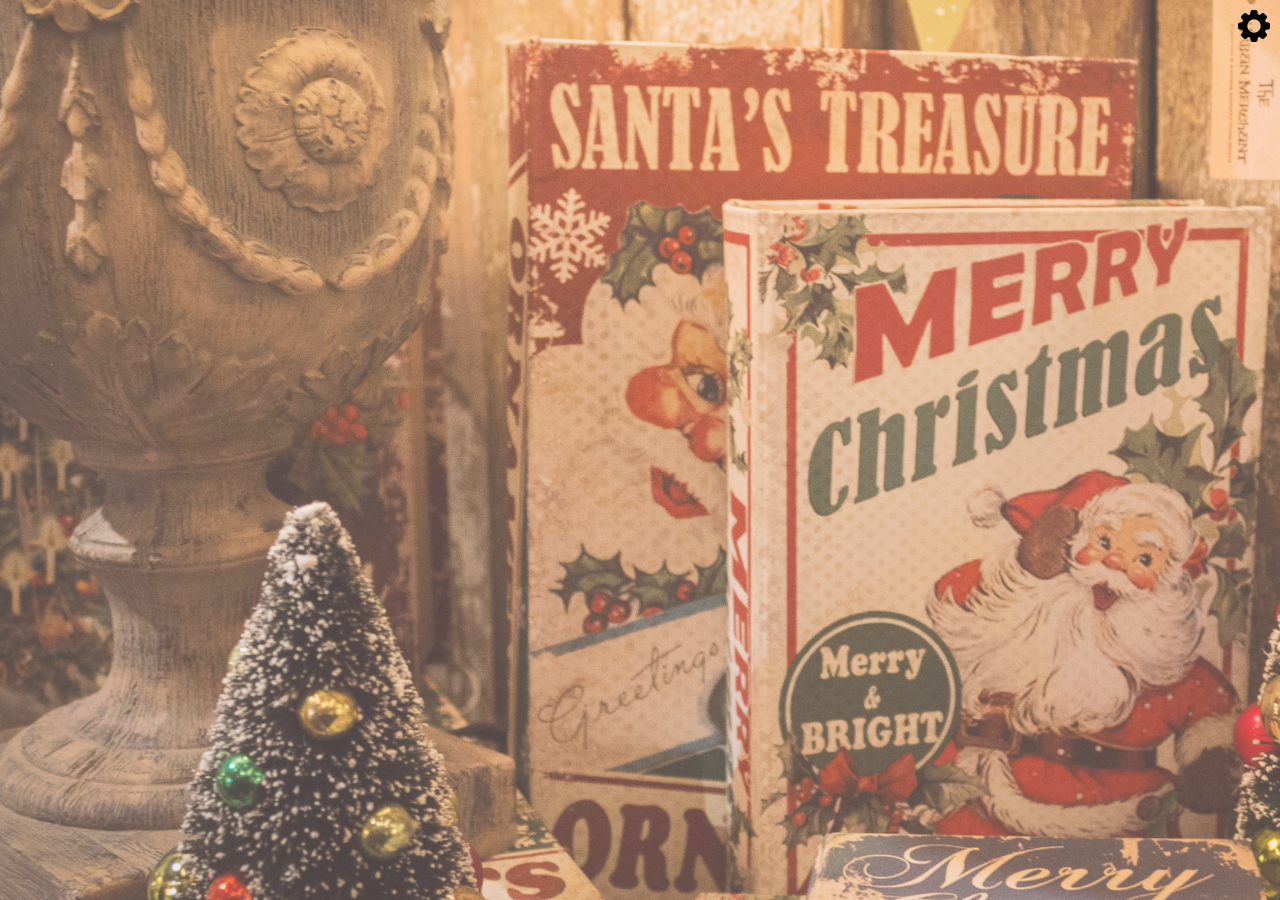
==== index.html @ f03914a1 "Add files via upload" ====
<!DOCTYPE html>
<html lang="en">
<head>
    <meta charset="UTF-8">
    <meta name="viewport" content="width=device-width, initial-scale=1.0">
    <link rel="shortcut icon" type="image/x-icon" href="img/logo.jpg">
    <link rel="stylesheet" href="./css/style.css">
    <title>1학년 2반</title>
</head>
<body>
    <div class="App">
        <div class="settings-btn" onclick="clickSettingsBtn()">
        </div>
        <div class="settings"></div>
    </div>
    <div class="color"></div>
    <script src="./js/index.js"></script>
</body>
</html>
---- css/style.css ----
body,
html {
    min-height: 100%;
    height: 100%;
}
body,
h1{
    margin:0;
}
body {
    background-image: url(../img/background.jpg);
    background-repeat: no-repeat;
    background-size: cover;
    position: relative;
}
.color{
    width: 100%;
    height: 100%;
    background-color: #ffffff;
    opacity: 0.2;
    position: fixed;
    left: 0px;
    top: 0px;
}
.settings-btn{
    background-image: url(../img/settings.png);
    background-repeat: no-repeat;
    background-size: cover;
    width:32px;
    height: 32px;
    position: absolute;
    right: 10px;
    top: 10px;
    z-index: 1;
}
.settings{
    visibility: hidden;
    width: 100%;
    height:100%;
    background-color: black;
    opacity: 0.8;
    color: white;
}
.App{
    width:100%;
    height:100%;
}
.visible{
    visibility: visible;
}
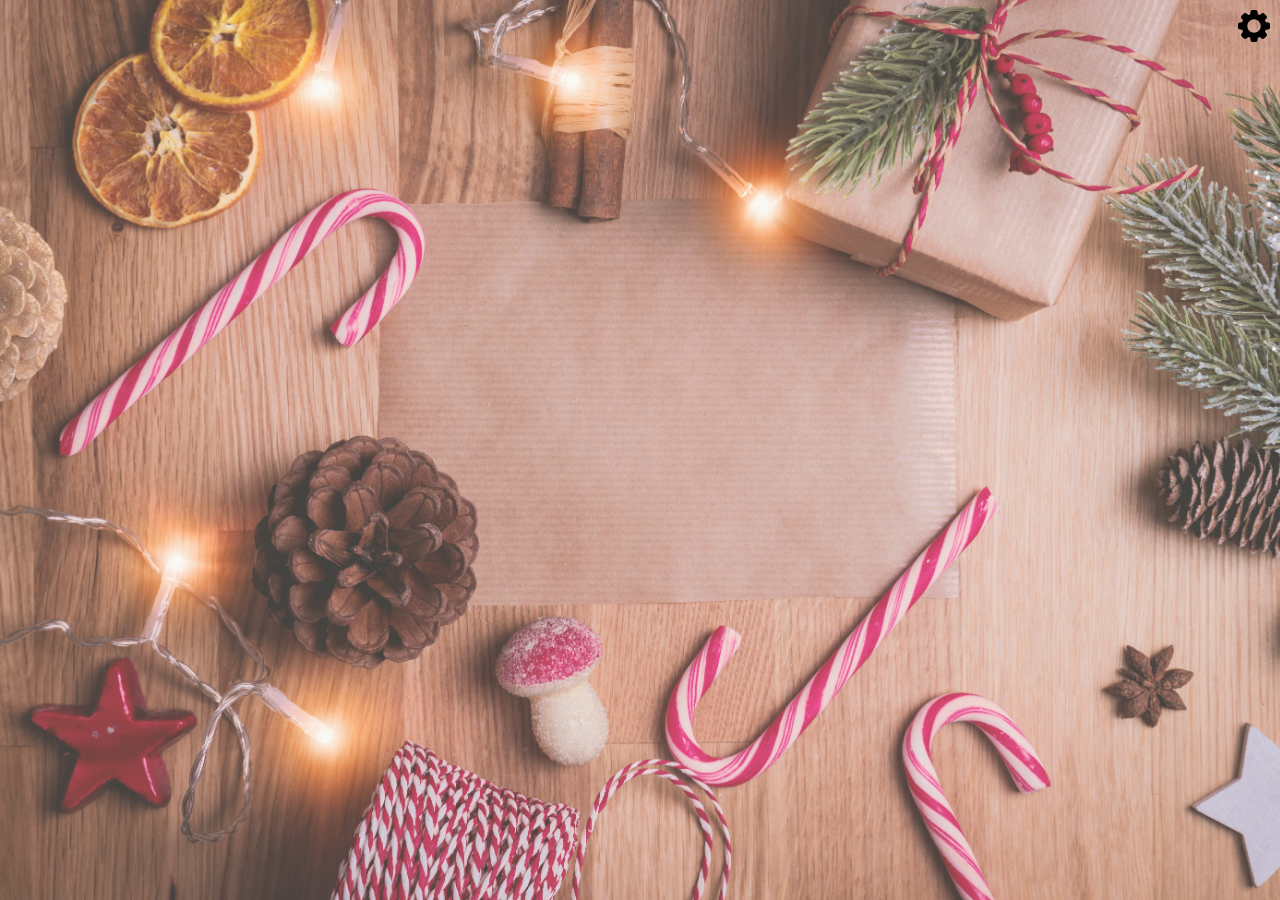
==== commit 6b8910fe: "Add files via upload" ====
--- a/index.html
+++ b/index.html
@@ -11,7 +11,8 @@
     <div class="App">
         <div class="settings-btn" onclick="clickSettingsBtn()">
         </div>
-        <div class="settings"></div>
+        <div class="settings">
+        </div>
     </div>
     <div class="color"></div>
     <script src="./js/index.js"></script>
--- a/css/style.css
+++ b/css/style.css
@@ -47,4 +47,4 @@
 }
 .visible{
     visibility: visible;
-}+}
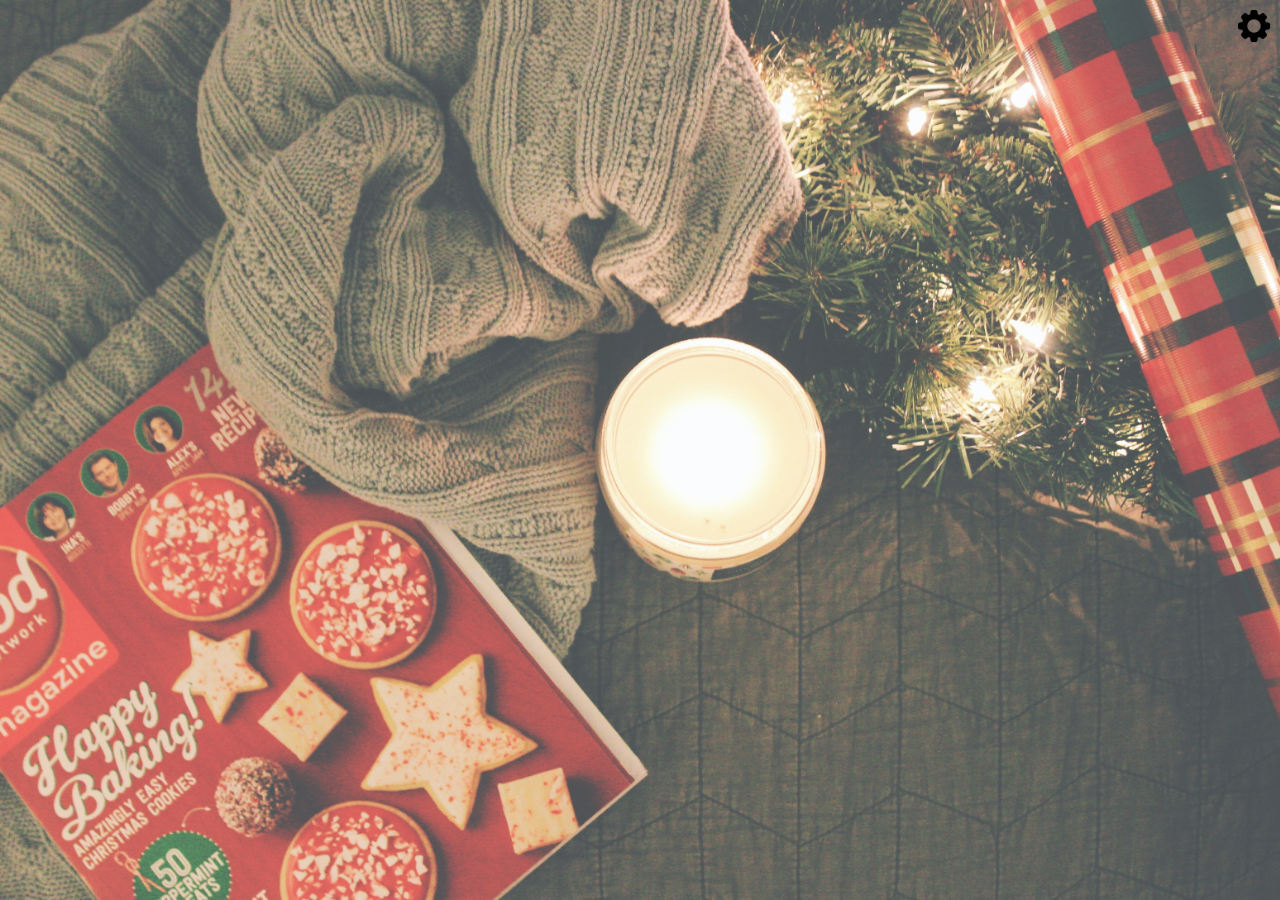
==== commit 868795db: "Add files via upload" ====
--- a/index.html
+++ b/index.html
@@ -5,6 +5,7 @@
     <meta name="viewport" content="width=device-width, initial-scale=1.0">
     <link rel="shortcut icon" type="image/x-icon" href="img/logo.jpg">
     <link rel="stylesheet" href="./css/style.css">
+    <script src="jquery-3.5.1.min.js"></script>
     <title>1학년 2반</title>
 </head>
 <body>
@@ -16,5 +17,6 @@
     </div>
     <div class="color"></div>
     <script src="./js/index.js"></script>
+    <script type="text/javascript" src="./js/settings.js"></script>
 </body>
 </html>--- a/css/style.css
+++ b/css/style.css
@@ -48,3 +48,7 @@
 .visible{
     visibility: visible;
 }
+.data{
+    text-align: center;
+    font-size: 15pt;
+}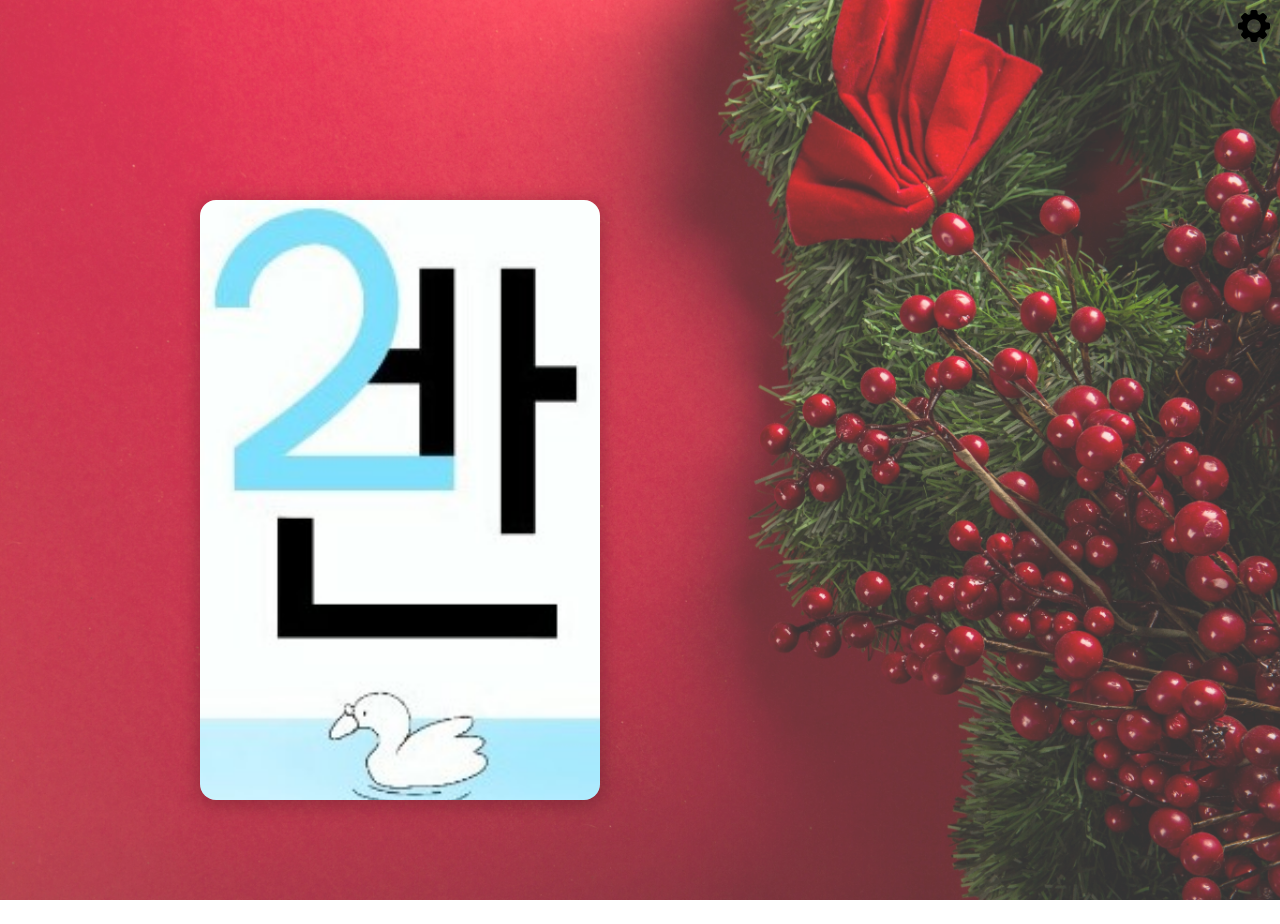
==== commit 95da0ffb: "Add files via upload" ====
--- a/index.html
+++ b/index.html
@@ -5,7 +5,6 @@
     <meta name="viewport" content="width=device-width, initial-scale=1.0">
     <link rel="shortcut icon" type="image/x-icon" href="img/logo.jpg">
     <link rel="stylesheet" href="./css/style.css">
-    <script src="jquery-3.5.1.min.js"></script>
     <title>1학년 2반</title>
 </head>
 <body>
@@ -14,6 +13,14 @@
         </div>
         <div class="settings">
         </div>
+        <div class="card">
+            <div class="card__inner">
+                <div class="card__face card__face--front">
+                </div>
+                <div class="card__face card__face--back">
+                </div>
+            </div>
+        </div>
     </div>
     <div class="color"></div>
     <script src="./js/index.js"></script>
--- a/css/style.css
+++ b/css/style.css
@@ -21,6 +21,7 @@
     position: fixed;
     left: 0px;
     top: 0px;
+    z-index: -1;
 }
 .settings-btn{
     background-image: url(../img/settings.png);
@@ -31,24 +32,94 @@
     position: absolute;
     right: 10px;
     top: 10px;
-    z-index: 1;
+    z-index: 3;
 }
 .settings{
     visibility: hidden;
+    color: white;
     width: 100%;
     height:100%;
+}
+.settings-color{
     background-color: black;
-    opacity: 0.8;
-    color: white;
+    width: 100%;
+    height:100%;
+    opacity: 0.5;
+    z-index: -1;
+    position: absolute;
+    top:0px;
+    left:0px;
 }
 .App{
     width:100%;
     height:100%;
+    z-index:1;
 }
 .visible{
     visibility: visible;
 }
 .data{
     text-align: center;
-    font-size: 15pt;
+    font-size: 25px;
+    line-height: 28px;
+    z-index: 3;
+}
+.minus,
+.plus{
+    width:20px;
+    height:20px;
+    cursor: pointer;
+}
+.minus:hover,
+.plus:hover{
+    width:30px;
+    height:30px;
+    cursor: pointer;
+    color: greenyellow;
+}
+
+.card {
+    margin: 100px auto 0;
+    width: 400px;
+    height: 600px;
+    perspective: 1000px;
+    position: absolute;
+    top: 100px;
+    left: 200px;
+}
+  
+.card__inner {
+    width: 100%;
+    height: 100%;
+    transition: transform 1s;
+    transform-style: preserve-3d;
+    cursor: pointer;
+    position: relative;
+}
+  
+.card__inner.is-flipped {
+    transform: rotateY(180deg);
+}
+  
+.card__face {
+    position: absolute;
+    width: 100%;
+    height: 100%;
+    -webkit-backface-visibility: hidden;
+    backface-visibility: hidden;
+    overflow: hidden;
+    border-radius: 16px;
+    box-shadow: 0px 3px 18px 3px rgba(0, 0, 0, 0.2);
+}
+.card__face--front{
+    background-image: url('../img/logo.jpg');
+    background-repeat: no-repeat;
+    background-size: cover;
+}
+.card__face--back {
+    background-color: gray;
+    transform: rotateY(180deg);
+}
+.invisible{
+    visibility: hidden;
 }